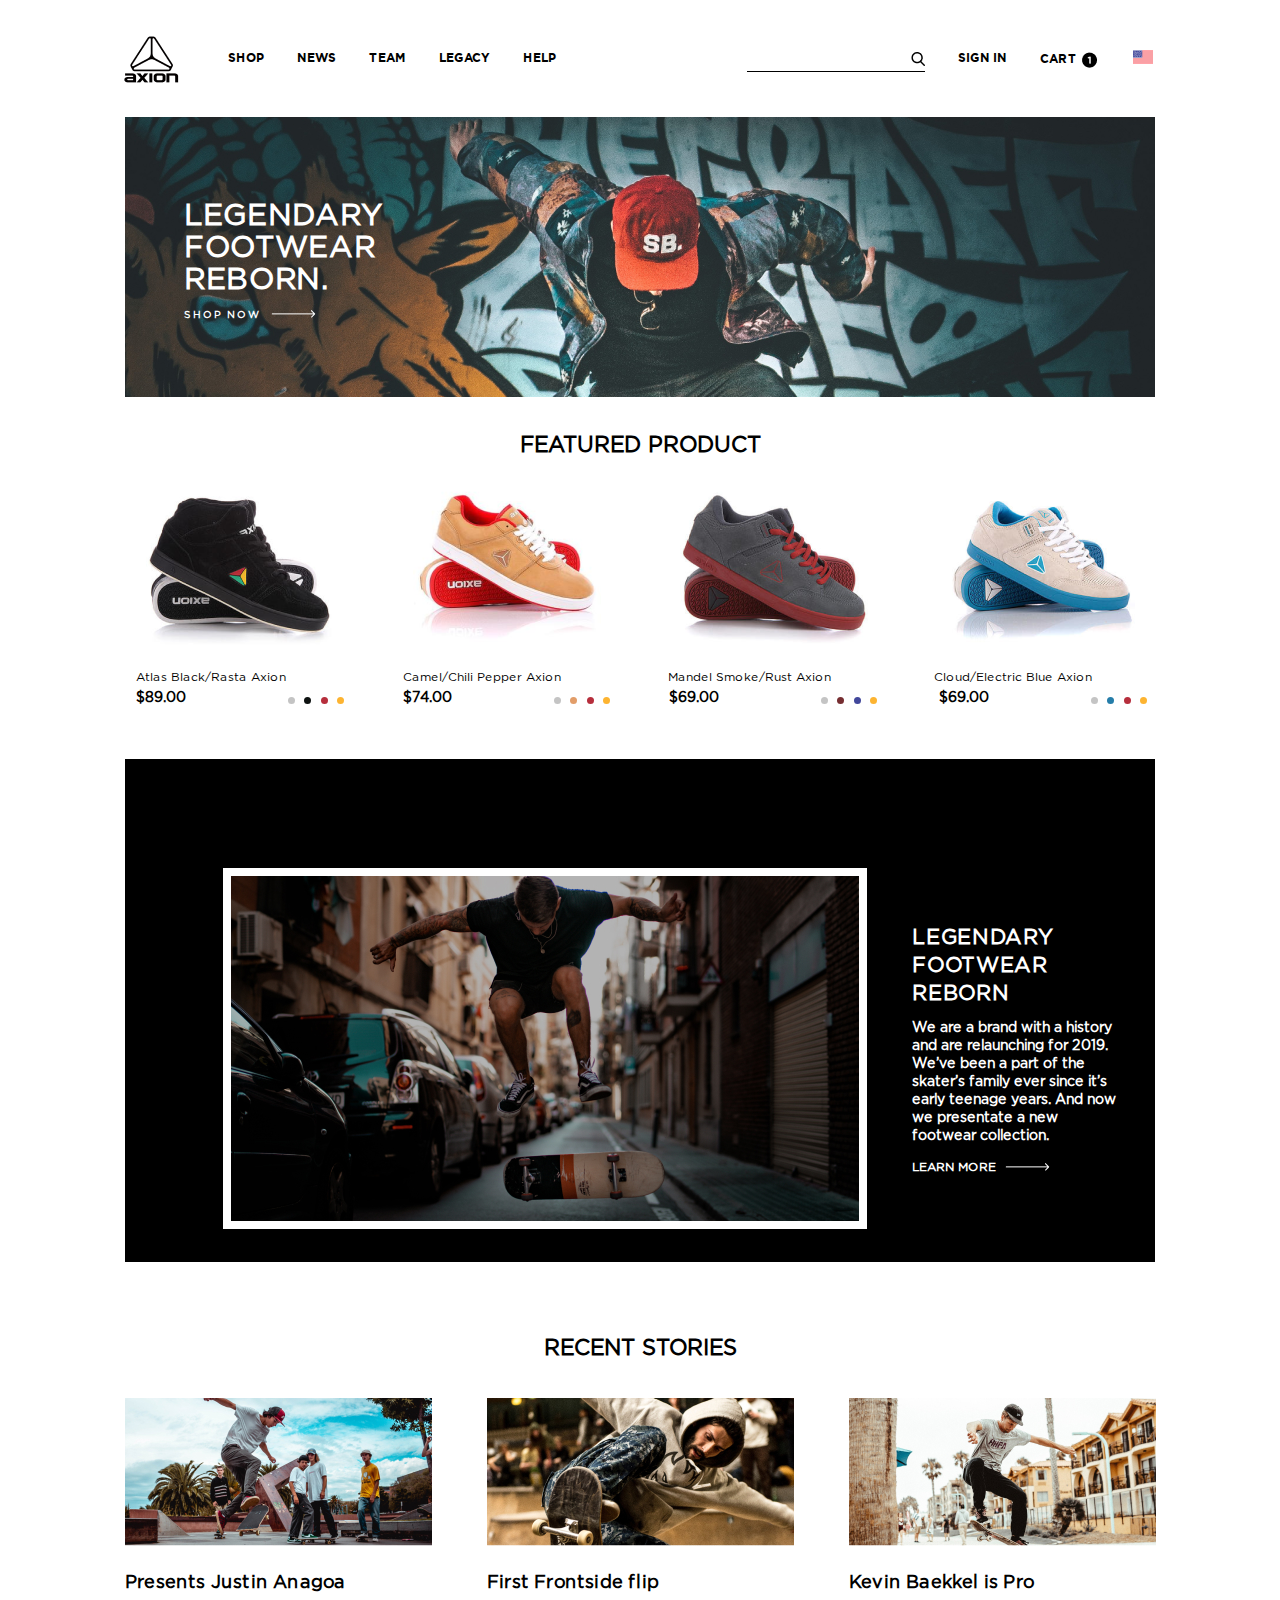
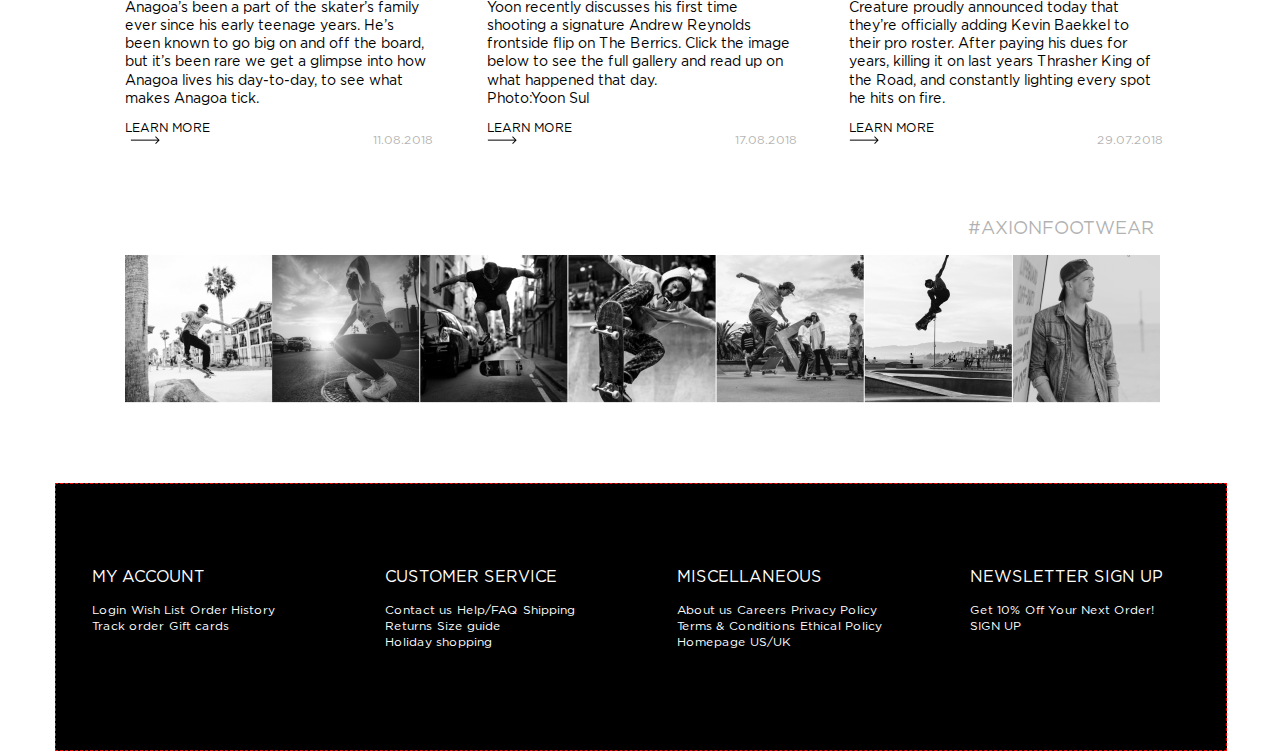
==== index fixed.html @ 7705f207 "17.02" ====
<!DOCTYPE html>
<html lang="en">
<head>
	<meta charset="UTF-8">
	<meta name="viewport" content="width=device-width, initial-scale=1.0">
	<meta http-equiv="X-UA-Compatible" content="ie=edge">
	<title>Axion</title>
	<link rel="stylesheet" href="fonts.css">
	<link rel="stylesheet" href="style fixed.css">
</head>
<body>
  <div class="wrapper">
    <header class="header">
		  <div class="menu-container">
		  	<div class="logo">
		  	<img src="images/logo.png" alt="">
			</div>
			<input type="checkbox" id="checkbox-menu">
		  	<label for="checkbox-menu">
		  	  <ul class="menu">
		  	    <li><a class="menu__item" href="#">shop</a></li>
		  	  	<li><a class="menu__item" href="#">news</a></li>
		  	    <li><a class="menu__item" href="#">team</a></li>
			  	<li><a class="menu__item" href="#">legacy</a></li>
			    <li><a class="menu__item" href="#">help</a></li>

		  	  	<div class="search">
		  	  		<div class="container">
		  	  			<input type="text"><a href="#"></a>
		  	  		</div>
		  	  	</div>

				 <li><a class="menu__item" href="#">sign in</a></li>
				 <li><a class="menu__item" href="#">cart <img class="cart" src="images/cart.png" alt=""></a></li>
				 <li><a class="menu__item_flag" href="#"><img src="images/flagUS.png" alt=""></a></li>
		  	  </ul>
		  	</label>
		  </div>
	</header>

	<main>
		<section class="top-picture">
		  <div class="wrapper-top-picture">
			<div class="top-image">
				<img src="images/top picture.jpg" alt="">
			</div>
			<div class="top-picture-text">
				<h1>legendary footwear reborn.</h1>
				<p>shop now<span class="arrow">
					<img src="images/Arrow.png" alt="">
				</span>
				</p>
			</div>
		  </div>
		</section>

		<section class="featured-product">
			<h1>featured product</h1>


			<div class="products">

				<div class="product1">
					<img src="images/product1.png" alt="">
					<div class="product-container">
						<p id="product1">Atlas Black/Rasta Axion</p>
						  <div class="price-color">
						    <div class="price">
								<span>$89.00</span></div>
						    <div class="color-pick">
								<span id="color-pick__grey"></span>
								<span id="color-pick__black" ></span>
								<span id="color-pick__red"></span>
								<span id="color-pick__yellow"></span>
							</div>
						  </div>
					</div>
				</div>

				<div class="product2">
					<img src="images/product2.png" alt="">
					<div class="product-container">
						<p id="product2">Camel/Chili Pepper Axion</p>
						  <div class="price-color">
						    <div class="price">
								<span>$74.00</span></div>
							  <div class="color-pick">
							   	<span id="color-pick__grey"></span>
								<span id="color-pick__orange" ></span>
								<span id="color-pick__red"></span>
								<span id="color-pick__yellow"></span>

							  </div>
							</div>
						  </div>
					</div>


				<div class="product3">
					<img src="images/product3.png" alt="">
					<div class="product-container">
						<p id="product3">Mandel Smoke/Rust Axion</p>
							<div class="price-color">
							  <div class="price">
							    <span id="product3-price">$69.00</span></div>
							  <div class="color-pick">
							   	<span id="color-pick__grey"></span>
								<span id="color-pick__dark-red" ></span>
								<span id="color-pick__blue"></span>
								<span id="color-pick__yellow"></span>
							  </div>
							</div>
					</div>
				</div>

				<div class="product4">
					<img src="images/product4.png" alt="">
					<div class="product-container">
						<p id="product4">Cloud/Electric Blue Axion</p>
							<div class="price-color">
							  <div class="price">
							    <span id="product4-price">$69.00</span></div>
							  <div class="color-pick">
							   	<span id="color-pick__grey"></span>
								<span id="color-pick__light-blue" ></span>
								<span id="color-pick__red"></span>
								<span id="color-pick__yellow"></span>
							  </div>
							</div>
					</div>
				</div>

			</div>
		</section>

		<section class="info">
			<div class="wrapper-info">
				<div class="info-image">
					<!-- <img src="images/info image.jpg" alt=""> -->
				</div>
				<div class="info-text">
					<h1>Legendary footwear reborn</h1>
					<p> 
						We are a brand with a history and are relaunching for 2019.
						We’ve been a part of the skater’s family ever since it’s early
						teenage years. And now we presentate a new footwear collection.
					</p>
					<p>Learn more
						<span class="arrow">
							<img src="images/Arrow.png" alt="">
						</span>
					</p>
				</div>
			</div>
		</section>

		<section class="recent-stories">
			<h1>recent stories</h1>
			<div class="story">


				<div class="story1">
					<img src="images/story1.jpg" alt="">
						<div class="story-container">
						<h2>Presents Justin Anagoa</h2>
						<p>Anagoa’s been a part of the skater’s family ever since his early teenage years. He’s been known to go big on and off the board, but it’s been rare we get a glimpse into how Anagoa lives his day-to-day, to see what makes Anagoa tick.</p>
							<a>
								<p>Learn more
									<span class="arrow">
											<img src="images/Arrow black.png" alt="">
									</span>
								</p>
							</a>
							<div class="date">
								<p>11.08.2018</p>
							</div>
						</div>
				</div>

				<div class="story2">
					<img src="images/story2.jpg" alt="">
						<div class="story-container">
						<h2>First Frontside flip</h2>
						<p>Yoon recently discusses his first time shooting a signature Andrew Reynolds frontside flip on The Berrics. Click the image below to see the full gallery and read up on what happened that day.<br>Photo:Yoon Sul</p>
							<a href="learn-more"><p>Learn more<span class="arrow">
							<img src="images/Arrow black.png" alt="">
							</span></p></a>

						<div class="date">
						<p>17.08.2018</p></div>
						</div>
				</div>

				<div class="story3">
					<img src="images/story3.jpg" alt="">
						<div class="story-container">
						<h2>Kevin Baekkel is Pro</h2>
						<p>Creature proudly announced today that they’re officially adding Kevin Baekkel to their pro roster. After paying his dues for years, killing it on last years Thrasher King of the Road, and constantly lighting every spot he hits on fire.</p>
							<a href="learn-more"><p>Learn more<span class="arrow">
							<img src="images/Arrow black.png" alt="">
							</span></p></a>

						<div class="date">
						<p>29.07.2018</p></div>
						</div>
				</div>
		  	</div>
		</section>

		<section class="gallery">
			<div class="hashtag">#AXIONfootwear</div>
				<div class="images">
					<img src="images/gallery1.jpg" alt="">
					<img src="images/gallery2.jpg" alt="">
					<img src="images/gallery3.jpg" alt="">
					<img src="images/gallery4.jpg" alt="">
					<img src="images/gallery5.jpg" alt="">
					<img src="images/gallery6.jpg" alt="">
					<img src="images/gallery7.jpg" alt="">
				</div>
		</section>
	</main>
	<footer>
		<div class="wrapper-footer">
			<div class="footer-links">
				<p>MY ACCOUNT</p>
				<a href="#">Login</a>
				<a href="#">Wish List</a>
				<a href="#">Order History</a>
				<a href="#">Track order</a>
				<a href="#">Gift cards</a>
			</div>


			<div class="footer-links">
				<p>CUSTOMER SERVICE</p>
				<a href="#">Contact us</a>
				<a href="#">Help/FAQ</a>
				<a href="#">Shipping</a>
				<a href="#">Returns</a>
				<a href="#">Size guide</a>
				<a href="#">Holiday shopping</a>
			</div>

			<div class="footer-links">
				<p>MISCELLANEOUS</p>
				<a href="#">About us</a>
				<a href="#">Careers</a>
				<a href="#">Privacy Policy</a>
				<a href="#">Terms & Conditions</a>
				<a href="#">Ethical Policy</a>
				<a href="#">Homepage US/UK</a>
			</div>

			<div class="footer-links">
				<p>NEWSLETTER SIGN UP</p>
				<a href="#">Get 10% Off Your Next Order!</a>
				<a class="button" href="#">SIGN UP</a>

			</div>
		</div>
	</footer>
  </div>
</body>
</html>
---- fonts.css ----
@font-face {
    font-family: 'Gotham Pro';
    src: url(fonts/GothamPro.woff2) format('woff2'),
         url(fonts/GothamPro.woff) format('woff');
    font-weight: 400;
    font-style: normal;
  }


@font-face {
    font-family: 'Gotham Pro bold';
    src: url(fonts/gotham_pro_bold-webfont.woff2) format('woff2'),
         url(fonts/gotham_pro_bold-webfont.woff) format('woff');
    font-weight: bold;
    font-style: normal;
}
---- style fixed.css ----
body {
    -webkit-box-sizing: border-box;
    -moz-box-sizing: border-box;
    box-sizing: border-box;
    margin: 0;
    font-family: "Gotham Pro";
}


.wrapper {
    margin: auto;
    max-width: 1170px;
    width: 100%;
}



#checkbox-menu {
  display: none;
}

.checkbox {
    position: absolute;
    left: 0;
    top: 0;
}

.header {
    margin: 0 auto;
    max-width: 1170px;
    height: 96px;
    justify-content: space-between;

}

.menu-container {
    display: flex;
    height: 55px;
    max-width: 1170px;
    text-align: center;
    padding-top: 31px;
    padding-left: 69px;
}

.menu   {
    display: flex;
    padding-left: 16px;
    max-width: 1200px;

}


li {
    display: inline-block;
    text-align: center;
    list-style-type: none;
    margin-left: 31px;
    font-family: "Gotham Pro bold";
    font-weight: 900;
    text-transform: uppercase;
    letter-spacing: 0.3px;
}

li:not(:last-child){
    padding-left: 2px;
}

.menu__item {
    font-color: #000;
    text-decoration: none;
    font-size: 12px;
    font-weight: 900;
    color: #000
}




.search input {
    width: 154px;
    height: 18px;
    padding: 3px 12px;
    margin-right:15px
    font-size: 1.3rem;
    outline: none;
    border: none;
    border-bottom: 1px solid #000;
    background-image: url(images/search.png);
    background-repeat: no-repeat;
    background-position: right;
}

.search {
    margin-left: 190px;
}

.container {
    background-image: url(images/search.png);
    background-position: 5px 5px;
}


.menu__item_flag {
    padding-left: 7px;
}

.cart {
    position: relative;
    top: 5px;
    left: 2px;
}

.main {
    display: flex;
    justify-content: center;
}

.wrapper-top-picture {
    margin: auto;
    max-width: 1030px;
    max-height: 280px;
    width: 100%;
    position: relative;
    margin-left: 70px;
    color: #fff;
    display: flex;
    top: 20px;
}

.top-picture-text {
    display: flex;
    flex-direction: column;
    color: #fff;
    z-index: 1;
    position: absolute;
    left: 59px;
    bottom: 61px;
    text-transform: uppercase;
    font-weight: bold;
    letter-spacing: 2px;
    //justify-content: flex-start;
   //width: 200px;
}

.top-picture-text h1 {
      font-size: 30px;
      text-transform: uppercase;
      line-height: 32px;
      letter-spacing: 0.7px;
      padding-top: 90px;
      margin-bottom: 0;
      width: 20%;
}

.top-picture-text > p {
  font-size: 10px;
  line-height: 18px;
  font-weight: 900;
  //margin-block-start: 0;
  width: 88%;
}

/*.top-picture-text > p:last-child {
    font-size: 12px;
    text-transform: uppercase;
    font-weight: 900;
    width: 100%;
}*/

/*.arrow {
  margin-left: 5px;
}*/

/*.top-picture-text > p {
    display: block;
    width: 195px;
    left: 60px;
    position: absolute;
    top: 192px;
    text-transform: uppercase;
    font-size: 12px;
    color: #fff;
}*/

.featured-product>h1 {
    text-transform: uppercase;
    font-size: 22px;
    text-align: center;
    padding-top: 45px;
}

.products {
    display: grid;
    grid-template-columns: 230px 1fr 1fr 1fr 1fr;
    grid-gap: 37px;
    margin-left: 81px;
}

.product-container {
    font-size: 12px;
    padding-top: 13px;
    width: 194px;
    line-height: 8px;
    margin-right: 0;
}

#product3 {
    padding-left: 30px;
}

#product3-price {
    padding-left: 31px;
}

.product1 > img {
    padding-left: 10px;
}

.product2 > img {
    padding-left: 10px;
}

.product3 > img {
    padding-left: 42px;
}

.product4 > img {
    padding-left: 42px;
}

#product4 {
    padding-left: 29px;
}

#product4-price {
    padding-left: 34px;
}

.price-color {
    font-size: 14px;
    font-weight: 600;
    display: inline-flex;
    justify-content: space-between;
    column-gap: 10px;
}

.price, .color-pick {
    display: inline-block;
}


.color-pick {
    cursor: pointer;
    display: inline-flex;
    width: 56px;
    justify-content: space-between;
    padding-left: 92px;
    padding-top: 3px;
}

.price {
    padding right: 15px;
}

#color-pick__grey {
    background-color: #C4C4C4;
    width: 7px;
    height: 7px;
    border-radius: 50%;
}

#color-pick__black {
    background-color: #0E1211;
    width: 7px;
    height: 7px;
    border-radius: 50%;
}

#color-pick__red {
    background-color: #B62E3C;
    width: 7px;
    height: 7px;
    border-radius: 50%;
}

#color-pick__yellow {
    background-color: #FDB431;
    width: 7px;
    height: 7px;
    border-radius: 50%;
}

#color-pick__orange {
    background-color: #E29D69;
    width: 7px;
    height: 7px;
    border-radius: 50%;
}

#color-pick__dark-red {
    background-color: #762E31;
    width: 7px;
    height: 7px;
    border-radius: 50%;
}

#color-pick__blue {
    background-color: #41479B;
    width: 7px;
    height: 7px;
    border-radius: 50%;
}

#color-pick__light-blue {
    background-color: #257DA9;
    width: 7px;
    height: 7px;
    border-radius: 50%;
}

.wrapper-info {
    margin: auto;
    max-width: 1030px;
    max-height: 494px;
    width: 100%;
    position: relative;
    margin-left: 70px;
    background: #000;
    color: #fff;
    padding-top: 9px;
    display: flex;
}

.info-image {
  min-width: 55vw;
  height: 31vw;
  background: no-repeat 100% 100% url('images/info image.jpg');
  margin: 5vw 3vw;
}

.info {
    margin-top: 55px;
}

.info-text {
  display: flex;
  flex-direction: column;
  justify-content: flex-start;
  margin: 10.5vw 0 0 0.5vw
}

.info-text h1 {
  font-size: 21px;
  text-transform: uppercase;
  line-height: 28px;
  letter-spacing: 0.7px;
  padding-top: 7px;
  margin-bottom: 11px;
  width: 89%;
}

.info-text > p {
  font-size: 14px;
  line-height: 18px;
  font-weight: 900;
  margin-block-start: 0;
  width: 88%;
}

.info-text > p:last-child {
    font-size: 12px;
    text-transform: uppercase;
    font-weight: 900;
    width: 100%;
}

.arrow {
  margin-left: 5px;
}

.story-container > p3 {
    font-family: "Gotham Pro bold";
    font-weight: 900;
}

.recent-stories > h1 {
    display: block;
    text-transform: uppercase;
    font-size: 22px;
    text-align: center;
    padding-top: 62px;
    font-weight: 900;
}


.story {
    display: grid;
    grid-template-columns: 307px 1fr 1fr 1fr;
    grid-gap: 55px;
    padding-left: 70px;
    padding-top: 23px;
}

 h2 {
    font-size: 18px;
    padding-top: 10px;
    margin-bottom: 0;
    letter-spacing: 0.2px;
}

.story-container > p  {
    margin-top: 7px;
    font-size: 14px;
    line-height: 18.2px;
    margin-bottom: 0px;
    margin-bottom: 3px;
}

.story-container > a {
    text-decoration: none;
    text-transform: uppercase;
    font-size: 12.2px;
    color: #000;
    display: inline-block;
    width: 120px;
    left: 12px;

}

.date {
    display: inline-flex;
    width: 59px;
    font-size: 12px;
    margin-left: 123px;
    opacity: 0.3
}

.hashtag {
    display: flex;
    justify-content: flex-end;
    margin-top: 62px;
    font-size: 18px;
    padding-right: 71px;
    text-transform: uppercase;
    opacity: 0.3;
}

.images {
    display: grid;
    grid-template-columns: 147px 1fr 1fr 1fr 1fr 1fr 1fr 1fr;
    margin-left: 70px;
    margin-top: 17px;
    margin-bottom: 80px;
}

.wrapper-footer {
    max-width: 1170px;
    margin: auto;
    width: 100%;
    border: dashed 1px red;
    background: #000;
    color: #fff;
    display: flex;
}


.footer-links {
    margin: 70px 36px 100px 36px;
    width: 100%;

}

.footer-links > a {
    color: #fff;
    text-decoration: none;
    font-size: 12px;
    list-style: column;
    display: inline-block;
}


@media  (max-width: 1024px) {

.wrapper {
    margin: auto;
    max-width: 1024px;
    width: 100%;
}

.menu-container {
    max-width: 1024px;

}

.menu-container {
    padding-left: 50px;
}

.menu {
    max-width: 1024px;
    padding-left: 0;
}

.search {
    margin-left: 143px;
}

.search input {
    width: 134px;
}

.menu__item_flag {
    padding-left: 0px;

}

li:not(:last-child) {
    padding-right: 0px;
}


.main {
    max-width: 1024px;
}

.moto > img {
    width: 930px;
    padding-top: 15px;
}

.moto p {
    left: 56px;
}

.top-picture {
    top: 18px;
    left: 47px;
}

.moto >p3 {
    left: 53px;
    top: 187px;
}

.featured-product>h1 {

    padding-top: 59px;
}


.product1 > img {
    padding-left: 33px;
    width: 106%;
    height: auto;
    padding-top: 5px;
}

.product2 > img {
    padding-left: 45px;
    width: 89%;
    height: auto;
    padding-top: 5px;
}

.product3 > img {
    padding-left: 21px;
    width: 89%;
    height: auto;
    padding-top: 5px;
}

.product4 > img {
    padding-left: 0px;
    width: 89%;
    height: auto;
    padding-top: 5px;
}

.products {
    grid-template-columns: 163px 1fr 1fr 1fr 1fr;
    grid-gap: 68px;
    margin-left: 33px;
    width: 90%;
    height: auto;
}

.product-container {
    //padding-left: 26px;
    padding-top: 22px;
}

#product1 {
    padding-left: 23px;
}

#product2 {
    padding-left: 34px;
}

#product3 {
    padding-left: 13px;
}

#product4 {
    padding-left: 0;
}

.info {
    margin-top: 75px;

}

@media  (max-width: 768px) {

}

@media  (max-width: 375px) {

}

@media  (max-width: 320px) {

}
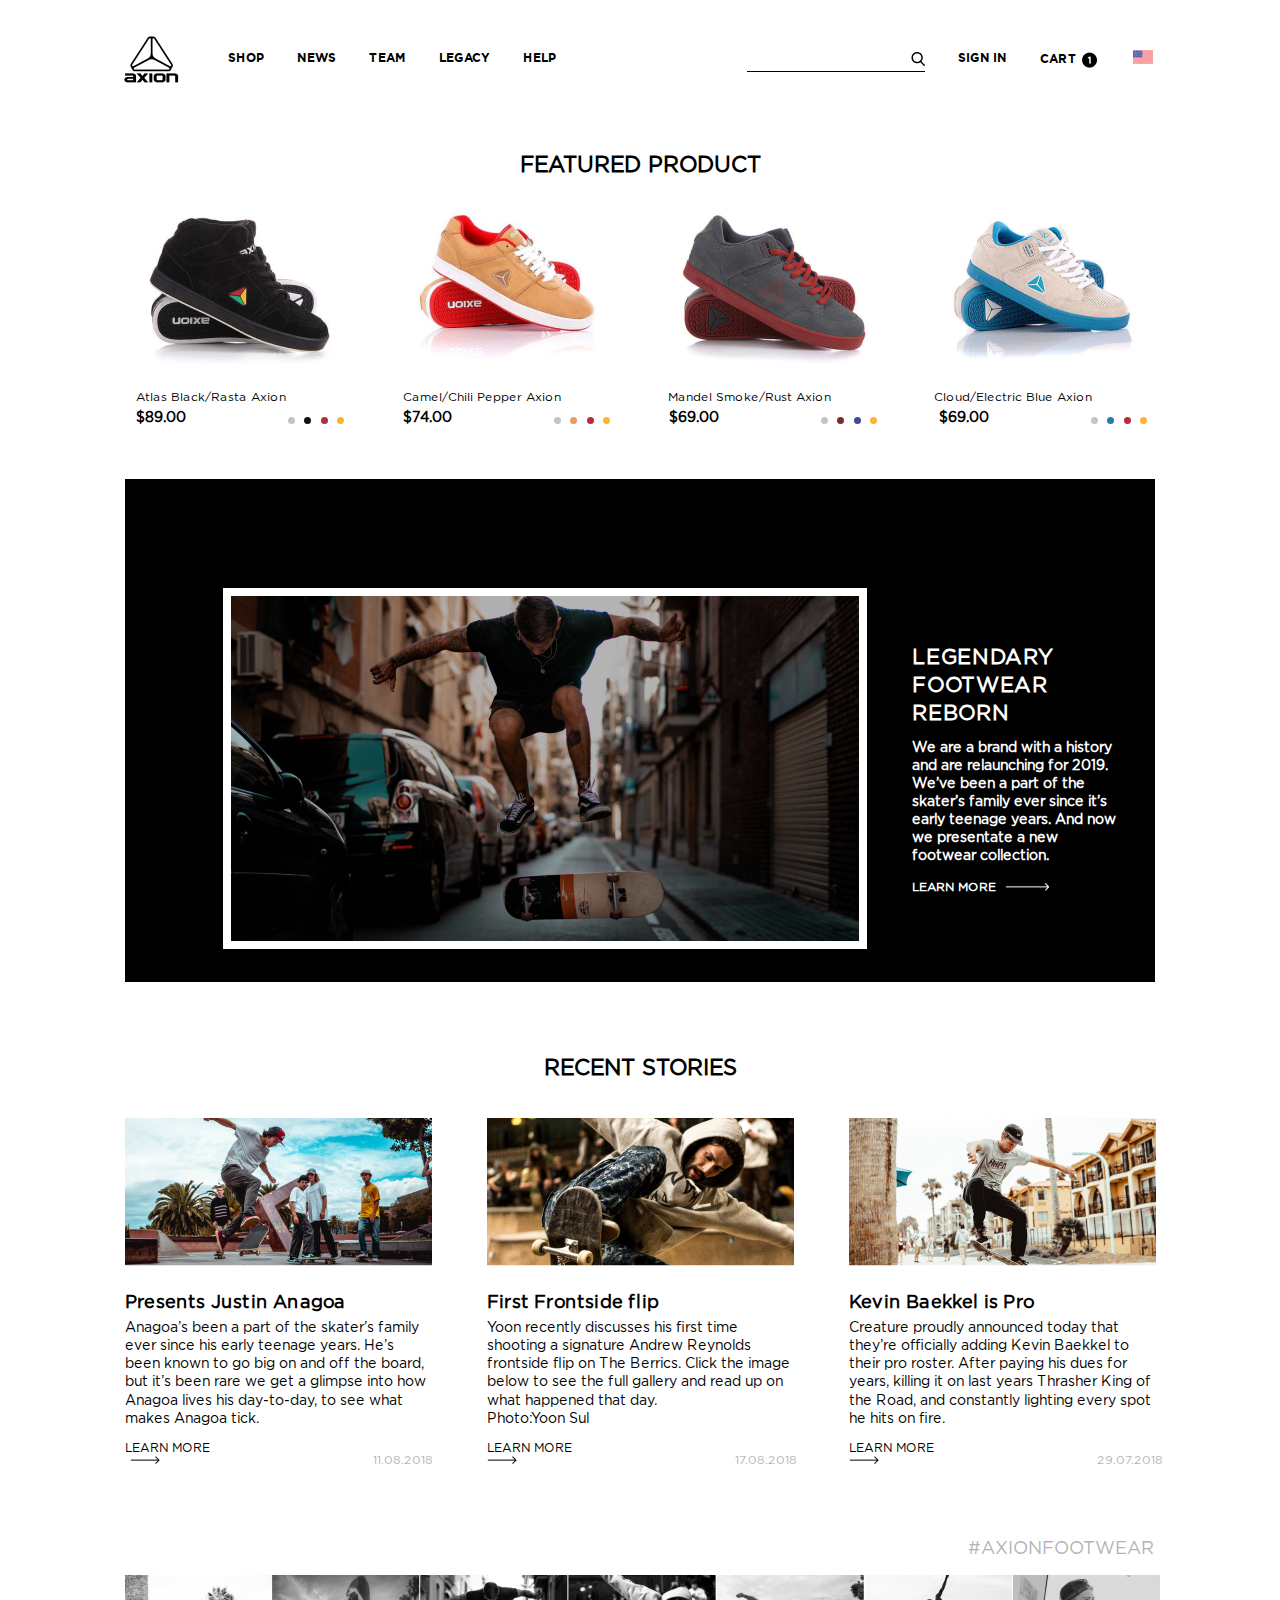
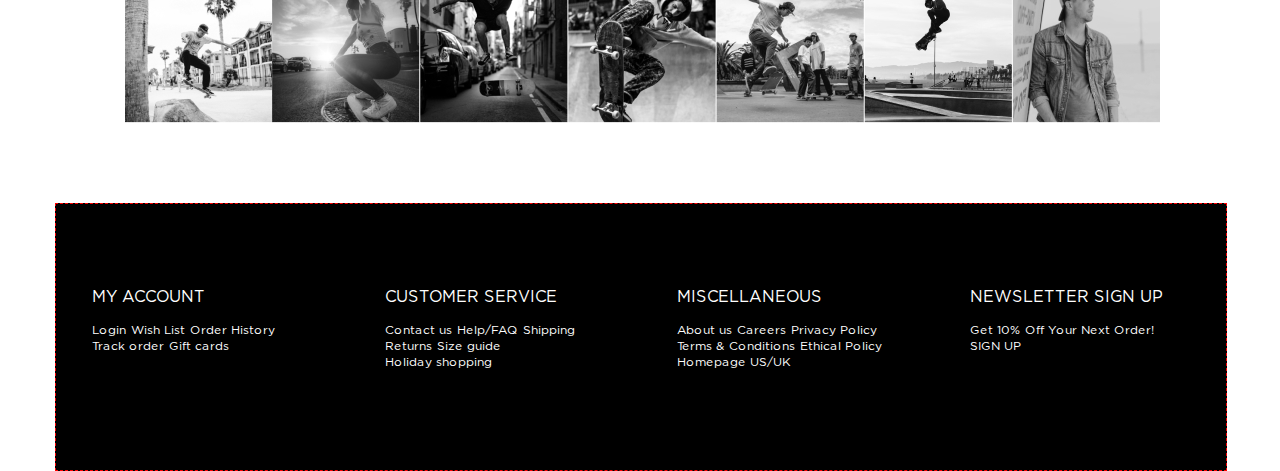
==== commit 24b7442d: "17,02" ====
--- a/index fixed.html
+++ b/index fixed.html
@@ -41,9 +41,9 @@
 	<main>
 		<section class="top-picture">
 		  <div class="wrapper-top-picture">
-			<div class="top-image">
+			<!-- <div class="top-image">
 				<img src="images/top picture.jpg" alt="">
-			</div>
+			</div> -->
 			<div class="top-picture-text">
 				<h1>legendary footwear reborn.</h1>
 				<p>shop now<span class="arrow">
--- a/style fixed.css
+++ b/style fixed.css
@@ -125,6 +125,7 @@
     color: #fff;
     display: flex;
     top: 20px;
+    background: no-repeat 100% 100% url('images/toppicture.jpg');
 }
 
 .top-picture-text {
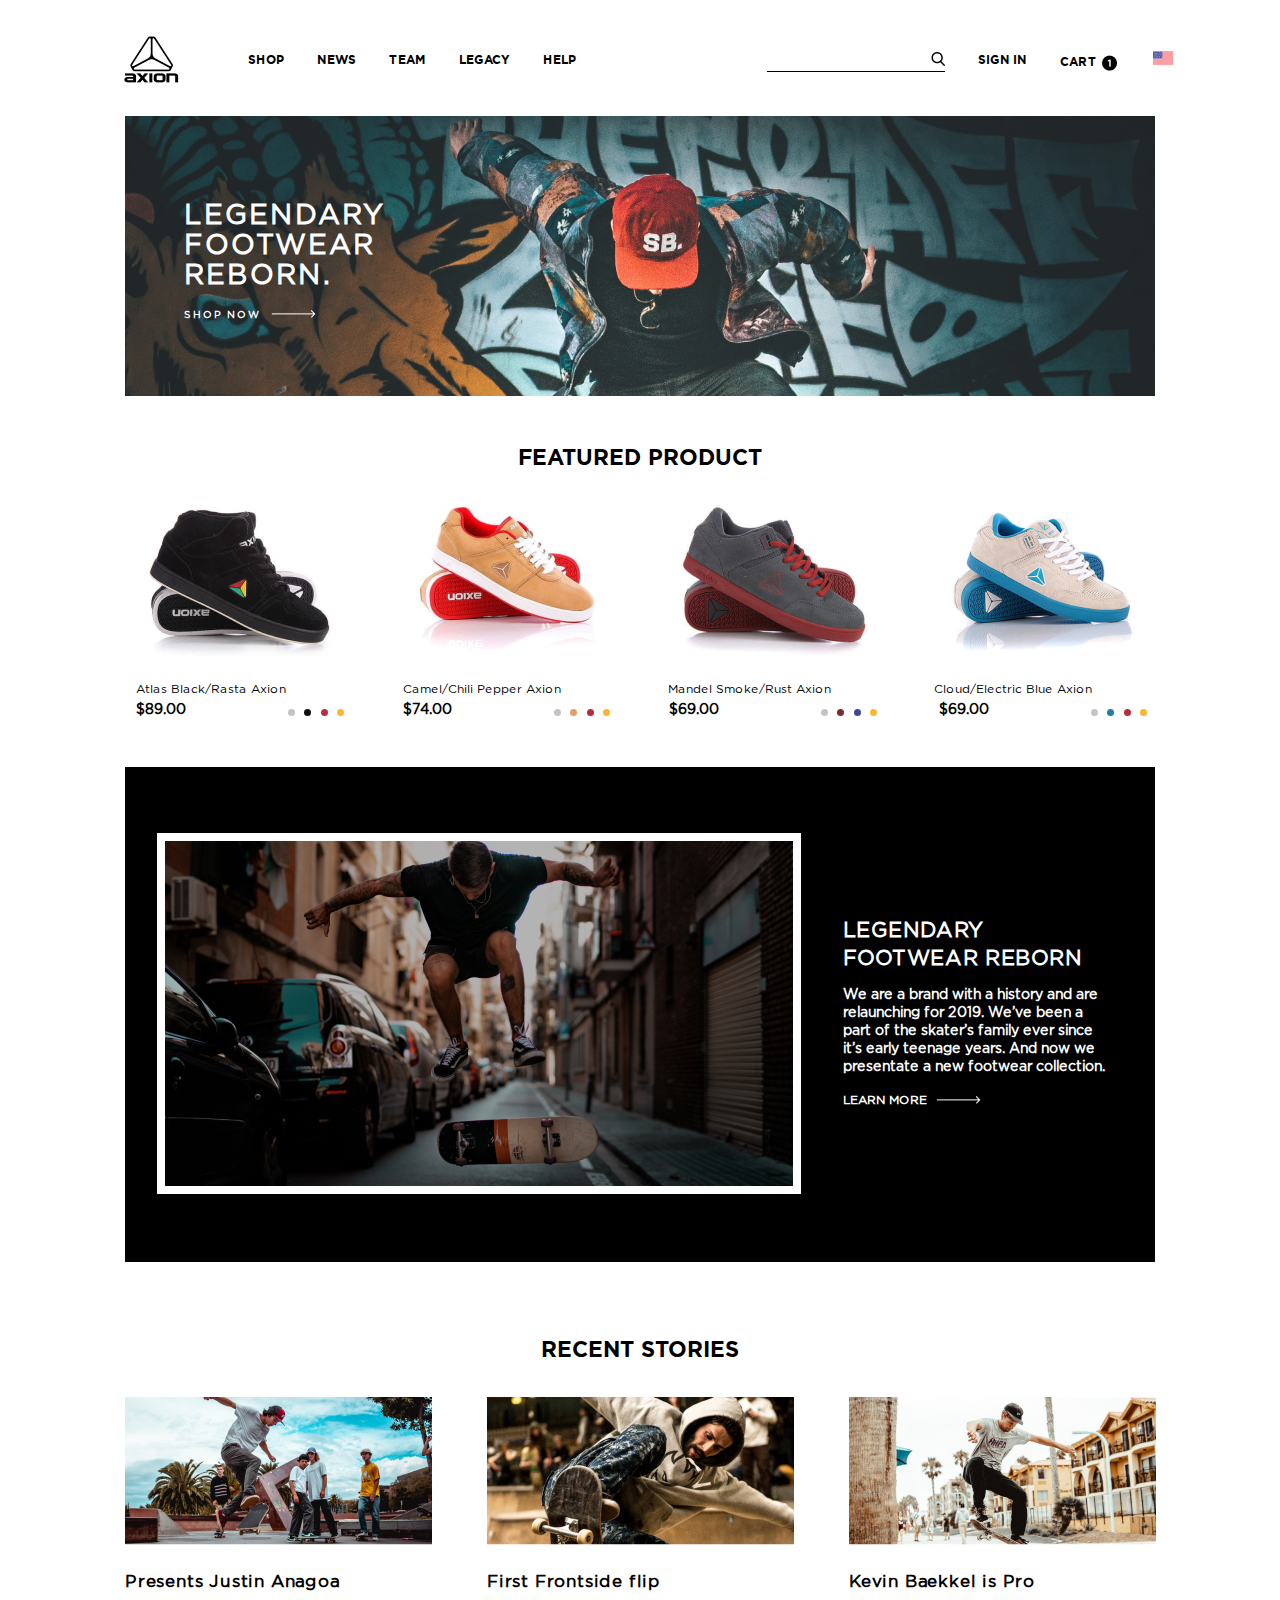
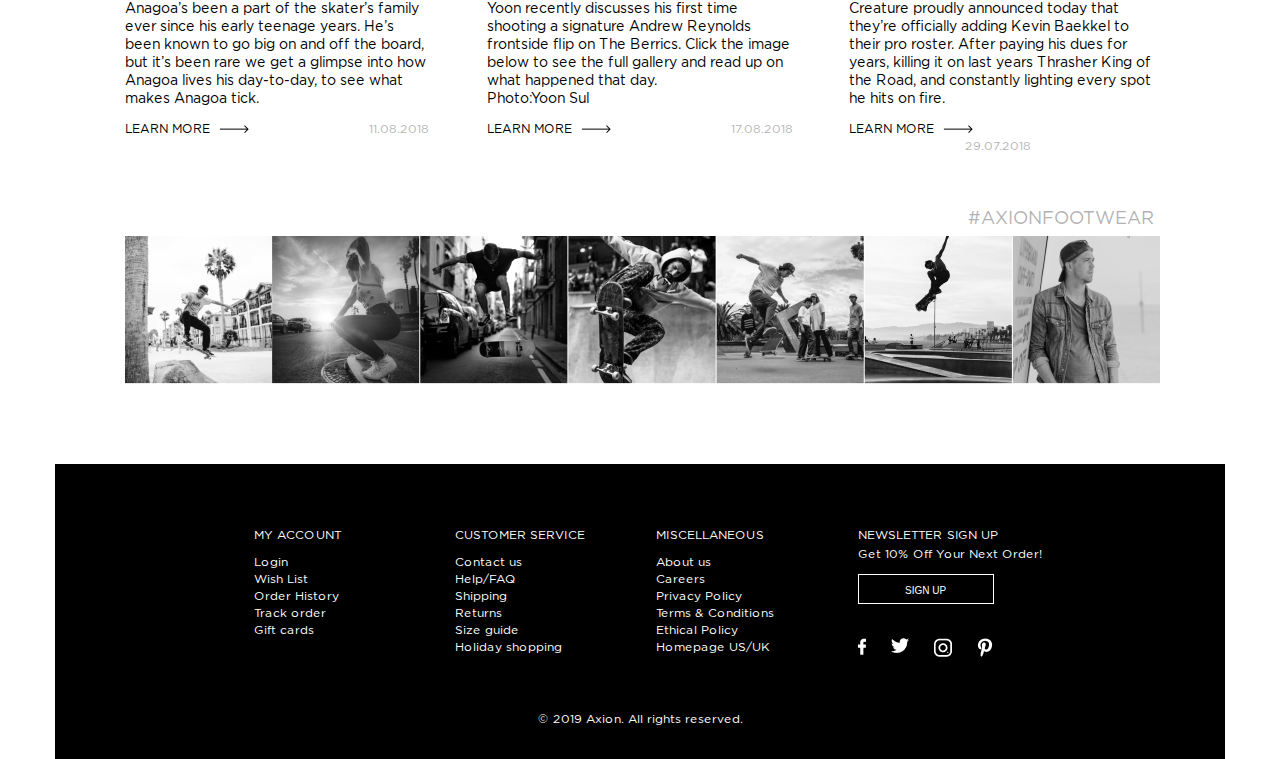
==== commit c3ae36f0: "26,02" ====
--- a/index fixed.html
+++ b/index fixed.html
@@ -12,11 +12,18 @@
   <div class="wrapper">
     <header class="header">
 		  <div class="menu-container">
-		  	<div class="logo">
+		  	<div class="logo" id="logo1">
 		  	<img src="images/logo.png" alt="">
 			</div>
+
+			<div class="logo2">
+			</div>
+
 			<input type="checkbox" id="checkbox-menu">
 		  	<label for="checkbox-menu">
+		  		<div class="hamburger">
+              		<div></div>
+            	</div>
 		  	  <ul class="menu">
 		  	    <li><a class="menu__item" href="#">shop</a></li>
 		  	  	<li><a class="menu__item" href="#">news</a></li>
@@ -31,7 +38,7 @@
 		  	  	</div>
 
 				 <li><a class="menu__item" href="#">sign in</a></li>
-				 <li><a class="menu__item" href="#">cart <img class="cart" src="images/cart.png" alt=""></a></li>
+				 <li><a class="menu__item" href="#" id="cart">cart <img class="cart" src="images/cart.png" alt=""></a></li>
 				 <li><a class="menu__item_flag" href="#"><img src="images/flagUS.png" alt=""></a></li>
 		  	  </ul>
 		  	</label>
@@ -41,9 +48,8 @@
 	<main>
 		<section class="top-picture">
 		  <div class="wrapper-top-picture">
-			<!-- <div class="top-image">
-				<img src="images/top picture.jpg" alt="">
-			</div> -->
+			<div class="top-image">
+			</div>
 			<div class="top-picture-text">
 				<h1>legendary footwear reborn.</h1>
 				<p>shop now<span class="arrow">
@@ -136,7 +142,6 @@
 		<section class="info">
 			<div class="wrapper-info">
 				<div class="info-image">
-					<!-- <img src="images/info image.jpg" alt=""> -->
 				</div>
 				<div class="info-text">
 					<h1>Legendary footwear reborn</h1>
@@ -145,7 +150,7 @@
 						We’ve been a part of the skater’s family ever since it’s early
 						teenage years. And now we presentate a new footwear collection.
 					</p>
-					<p>Learn more
+					<p id="Learn">Learn more
 						<span class="arrow">
 							<img src="images/Arrow.png" alt="">
 						</span>
@@ -156,54 +161,57 @@
 
 		<section class="recent-stories">
 			<h1>recent stories</h1>
-			<div class="story">
-
+			<div class="stories">
 
 				<div class="story1">
-					<img src="images/story1.jpg" alt="">
-						<div class="story-container">
+					<div class="story1-image">
+					</div>
+					
+					<div class="story-container">
 						<h2>Presents Justin Anagoa</h2>
 						<p>Anagoa’s been a part of the skater’s family ever since his early teenage years. He’s been known to go big on and off the board, but it’s been rare we get a glimpse into how Anagoa lives his day-to-day, to see what makes Anagoa tick.</p>
-							<a>
-								<p>Learn more
-									<span class="arrow">
-											<img src="images/Arrow black.png" alt="">
-									</span>
-								</p>
-							</a>
-							<div class="date">
-								<p>11.08.2018</p>
-							</div>
-						</div>
+						
+						<a href="learn-more" class="learn-more">
+							<p>Learn more<span class="arrow">
+								<img src="images/Arrow black.png" alt=""></span>
+								<span class="date">11.08.2018</span>
+							</p>
+						</a>
+					</div>
 				</div>
 
 				<div class="story2">
-					<img src="images/story2.jpg" alt="">
-						<div class="story-container">
+					<div class="story2-image">
+					</div>
+					
+					<div class="story-container">
 						<h2>First Frontside flip</h2>
 						<p>Yoon recently discusses his first time shooting a signature Andrew Reynolds frontside flip on The Berrics. Click the image below to see the full gallery and read up on what happened that day.<br>Photo:Yoon Sul</p>
-							<a href="learn-more"><p>Learn more<span class="arrow">
+						<a href="learn-more" class="learn-more">
+							<p>Learn more<span class="arrow">
 							<img src="images/Arrow black.png" alt="">
-							</span></p></a>
-
-						<div class="date">
-						<p>17.08.2018</p></div>
-						</div>
+							<span class="date">17.08.2018</span>
+							</p>
+						</a>
+					</div>
 				</div>
 
 				<div class="story3">
-					<img src="images/story3.jpg" alt="">
-						<div class="story-container">
+					<div class="story3-image">
+					</div>
+						
+					<div class="story-container">
 						<h2>Kevin Baekkel is Pro</h2>
 						<p>Creature proudly announced today that they’re officially adding Kevin Baekkel to their pro roster. After paying his dues for years, killing it on last years Thrasher King of the Road, and constantly lighting every spot he hits on fire.</p>
-							<a href="learn-more"><p>Learn more<span class="arrow">
+							<a href="learn-more" class="learn-more">	
+							<p>Learn more<span class="arrow">
 							<img src="images/Arrow black.png" alt="">
-							</span></p></a>
-
-						<div class="date">
-						<p>29.07.2018</p></div>
-						</div>
-				</div>
+							<span class="date">29.07.2018</span>
+							</p>
+						</a>
+					</div>
+				</div>
+
 		  	</div>
 		</section>
 
@@ -222,7 +230,10 @@
 	</main>
 	<footer>
 		<div class="wrapper-footer">
-			<div class="footer-links">
+
+		  <div class="footer">
+
+			<div class="footer-links" id="1column">
 				<p>MY ACCOUNT</p>
 				<a href="#">Login</a>
 				<a href="#">Wish List</a>
@@ -232,7 +243,7 @@
 			</div>
 
 
-			<div class="footer-links">
+			<div class="footer-links" id="2column">
 				<p>CUSTOMER SERVICE</p>
 				<a href="#">Contact us</a>
 				<a href="#">Help/FAQ</a>
@@ -242,7 +253,7 @@
 				<a href="#">Holiday shopping</a>
 			</div>
 
-			<div class="footer-links">
+			<div class="footer-links" id="3column">
 				<p>MISCELLANEOUS</p>
 				<a href="#">About us</a>
 				<a href="#">Careers</a>
@@ -252,13 +263,26 @@
 				<a href="#">Homepage US/UK</a>
 			</div>
 
-			<div class="footer-links">
-				<p>NEWSLETTER SIGN UP</p>
+			<div class="footer-links" id="4column">
+				<p class="footer__newsletter">NEWSLETTER SIGN UP</p>
 				<a href="#">Get 10% Off Your Next Order!</a>
-				<a class="button" href="#">SIGN UP</a>
-
-			</div>
+				
+				<button class="button">SIGN UP</button>
+				<div class="social-media">
+					<a href=""><i class="facebook"><img src="images/Facebook.png" alt=""></i></a>
+					<a href=""><i class="twitter"><img src="images/twitter.png" alt=""></i></a>
+					<a href=""><i class="insta"><img src="images/insta.png" alt=""></i></a>
+					<a href=""><i class="pinterest"><img src="images/pinterest.png" alt=""></i></a>
+				</div>
+			</div>
+
+		  </div>
+		  <div>
+			<p class="copyright">© 2019 Axion. All rights reserved.</p>
+		  </div>
+		
 		</div>
+		
 	</footer>
   </div>
 </body>
--- a/style fixed.css
+++ b/style fixed.css
@@ -4,6 +4,10 @@
     box-sizing: border-box;
     margin: 0;
     font-family: "Gotham Pro";
+    display: flex;
+    flex-direction: column;
+    min-height: 100vh;
+
 }
 
 
@@ -11,19 +15,21 @@
     margin: auto;
     max-width: 1170px;
     width: 100%;
+    overflow: hidden;
+
 }
 
 
 
 #checkbox-menu {
-  display: none;
-}
-
-.checkbox {
+  opacity: 0;
+}
+
+/*.checkbox {
     position: absolute;
     left: 0;
     top: 0;
-}
+}*/
 
 .header {
     margin: 0 auto;
@@ -51,7 +57,8 @@
 
 
 li {
-    display: inline-block;
+    display: flex;
+    align-items: center;
     text-align: center;
     list-style-type: none;
     margin-left: 31px;
@@ -59,6 +66,7 @@
     font-weight: 900;
     text-transform: uppercase;
     letter-spacing: 0.3px;
+    cursor: pointer;
 }
 
 li:not(:last-child){
@@ -95,7 +103,6 @@
 }
 
 .container {
-    background-image: url(images/search.png);
     background-position: 5px 5px;
 }
 
@@ -113,6 +120,7 @@
 .main {
     display: flex;
     justify-content: center;
+    max-width: 1030px;
 }
 
 .wrapper-top-picture {
@@ -125,69 +133,49 @@
     color: #fff;
     display: flex;
     top: 20px;
-    background: no-repeat 100% 100% url('images/toppicture.jpg');
-}
-
+    
+}
+
+.top-image {
+    width: 1030px;
+    height: 280px;
+    background: no-repeat 100% 100% url('images/top picture.jpg'); 
+}
 .top-picture-text {
     display: flex;
     flex-direction: column;
     color: #fff;
-    z-index: 1;
     position: absolute;
     left: 59px;
     bottom: 61px;
     text-transform: uppercase;
     font-weight: bold;
     letter-spacing: 2px;
-    //justify-content: flex-start;
-   //width: 200px;
 }
 
 .top-picture-text h1 {
-      font-size: 30px;
-      text-transform: uppercase;
-      line-height: 32px;
-      letter-spacing: 0.7px;
-      padding-top: 90px;
-      margin-bottom: 0;
-      width: 20%;
+    font-size: 28px;
+    text-transform: uppercase;
+    line-height: 30px;
+    margin-bottom: 6px;
+    width: 37%;
 }
 
 .top-picture-text > p {
-  font-size: 10px;
-  line-height: 18px;
-  font-weight: 900;
-  //margin-block-start: 0;
-  width: 88%;
-}
-
-/*.top-picture-text > p:last-child {
-    font-size: 12px;
+    font-size: 10px;
+    line-height: 18px;
+    font-weight: 900;
+    width: 88%;
+}
+
+
+.featured-product > h1 {
     text-transform: uppercase;
-    font-weight: 900;
-    width: 100%;
-}*/
-
-/*.arrow {
-  margin-left: 5px;
-}*/
-
-/*.top-picture-text > p {
-    display: block;
-    width: 195px;
-    left: 60px;
-    position: absolute;
-    top: 192px;
-    text-transform: uppercase;
-    font-size: 12px;
-    color: #fff;
-}*/
-
-.featured-product>h1 {
-    text-transform: uppercase;
-    font-size: 22px;
+    font-size:22px;
+    font-weight: bold;
     text-align: center;
-    padding-top: 45px;
+    padding-top: 53px;
+    font-family: "Gotham Pro bold";
 }
 
 .products {
@@ -328,26 +316,26 @@
     margin-left: 70px;
     background: #000;
     color: #fff;
-    padding-top: 9px;
-    display: flex;
+    display: flex;
+    padding-bottom: 10px;
 }
 
 .info-image {
-  min-width: 55vw;
-  height: 31vw;
-  background: no-repeat 100% 100% url('images/info image.jpg');
-  margin: 5vw 3vw;
+    min-width: 645px;
+    height: 369px;
+    background: no-repeat 100% 100% url('images/info image.jpg');
+    margin: 5.6% 3%;
 }
 
 .info {
-    margin-top: 55px;
+    margin-top: 51px;
 }
 
 .info-text {
   display: flex;
   flex-direction: column;
   justify-content: flex-start;
-  margin: 10.5vw 0 0 0.5vw
+  margin: 125px 6px 0 11px;
 }
 
 .info-text h1 {
@@ -355,7 +343,7 @@
   text-transform: uppercase;
   line-height: 28px;
   letter-spacing: 0.7px;
-  padding-top: 7px;
+  padding-top: 10px;
   margin-bottom: 11px;
   width: 89%;
 }
@@ -366,6 +354,7 @@
   font-weight: 900;
   margin-block-start: 0;
   width: 88%;
+  padding-top: 2px
 }
 
 .info-text > p:last-child {
@@ -378,68 +367,91 @@
 .arrow {
   margin-left: 5px;
 }
-
-.story-container > p3 {
-    font-family: "Gotham Pro bold";
-    font-weight: 900;
-}
-
+ 
 .recent-stories > h1 {
     display: block;
     text-transform: uppercase;
     font-size: 22px;
     text-align: center;
-    padding-top: 62px;
+    padding-top: 59px;
     font-weight: 900;
-}
-
-
-.story {
+    font-family: "Gotham Pro bold";
+}
+
+.story1-image {
+    height: 147px;
+    background: no-repeat 100% 100% url('images/story1.jpg');
+    padding-top: 5px;
+}
+
+.story2-image {
+    height: 147px;
+    background: no-repeat 100% 100% url('images/story2.jpg');
+    padding-top: 5px;
+}
+
+.story3-image {
+    height: 147px;
+    background: no-repeat 100% 100% url('images/story3.jpg');
+    padding-top: 5px;
+}
+
+.stories {
     display: grid;
-    grid-template-columns: 307px 1fr 1fr 1fr;
+    grid-template-columns: 307px 1fr 1fr;
     grid-gap: 55px;
-    padding-left: 70px;
-    padding-top: 23px;
+    margin: 0 70px;
+    padding-top: 18px;
+
 }
 
  h2 {
-    font-size: 18px;
-    padding-top: 10px;
+    font-size: 17px;
+    padding-top: 16px;
     margin-bottom: 0;
-    letter-spacing: 0.2px;
-}
+    letter-spacing: 0.8px;
+}
+
 
 .story-container > p  {
-    margin-top: 7px;
+    margin-top: 9px;
     font-size: 14px;
-    line-height: 18.2px;
-    margin-bottom: 0px;
-    margin-bottom: 3px;
-}
-
-.story-container > a {
+    line-height: 18px;
+    margin-bottom: 6px;
+    width: 305px;
+}
+
+.learn-more {
     text-decoration: none;
     text-transform: uppercase;
     font-size: 12.2px;
     color: #000;
-    display: inline-block;
-    width: 120px;
+    display: flex;
+    width: 307px;
     left: 12px;
-
+    height: 20px;
+    //background: no-repeat 100% 100% url(images/Arrow black.png);
+    //line-height: 16px;
+}
+
+.learn-more p {
+    margin-top: 7px;
 }
 
 .date {
     display: inline-flex;
-    width: 59px;
     font-size: 12px;
-    margin-left: 123px;
-    opacity: 0.3
+    opacity: 0.3;
+    padding-left: 116px;
+}
+
+.gallery {
+    padding-top: 77px;
 }
 
 .hashtag {
     display: flex;
     justify-content: flex-end;
-    margin-top: 62px;
     font-size: 18px;
     padding-right: 71px;
     text-transform: uppercase;
@@ -450,24 +462,30 @@
     display: grid;
     grid-template-columns: 147px 1fr 1fr 1fr 1fr 1fr 1fr 1fr;
     margin-left: 70px;
-    margin-top: 17px;
+    margin-top: 8px;
     margin-bottom: 80px;
 }
 
 .wrapper-footer {
     max-width: 1170px;
-    margin: auto;
+    background: #000;
+}
+
+.footer {
+    max-width: 1170px;
+    min-height: max-content;
+    margin-top: auto;
+    width: 68.8%;
+    color: #fff;
+    display: flex;
+    margin-left: 17%;
+}
+
+
+.footer-links {
     width: 100%;
-    border: dashed 1px red;
-    background: #000;
-    color: #fff;
-    display: flex;
-}
-
-
-.footer-links {
-    margin: 70px 36px 100px 36px;
-    width: 100%;
+    display: flex;
+    flex-direction: column;
 
 }
 
@@ -477,6 +495,55 @@
     font-size: 12px;
     list-style: column;
     display: inline-block;
+
+}
+
+
+.footer-links > p:first-child {
+    margin-top: 66px;
+    font-size: 12px;
+    letter-spacing: 0.1px;
+}
+
+a {
+    line-height: 17px;
+}
+
+.footer__newsletter {
+    margin-bottom: 4px;
+}
+
+
+.button {
+    width: 136px;
+    height: 30px;
+    font-size: 10px;
+    color: #fff;
+    padding-top: 4px;
+    background: #000;
+    border: 1.5px solid #fff;
+    margin-top: 11px;
+}
+
+
+
+.social-media {
+    display: flex;
+    column-gap: 25px;
+    padding-top: 34px;
+    padding-left: 0px;
+    margin-bottom: 39px;
+}
+
+.copyright {
+    display: flex;
+    justify-content: center;
+    max-width: 1170px;
+    font-size: 12px;
+    padding-top: 2px;
+    color: #fff;
+    margin-bottom: 0;
+    padding-bottom: 33px;
 }
 
 
@@ -488,31 +555,42 @@
     width: 100%;
 }
 
+.header {
+    margin: 0 auto;
+    max-width: 1024px;
+}
+
 .menu-container {
-    max-width: 1024px;
-
-}
-
-.menu-container {
-    padding-left: 50px;
-}
+    max-width: 950px;
+    padding-left: 52px;
+}
+
 
 .menu {
     max-width: 1024px;
     padding-left: 0;
+    margin-top: 11px;
 }
 
 .search {
-    margin-left: 143px;
+    margin-left: 153px;
 }
 
 .search input {
-    width: 134px;
+    width: 126px;
+}
+
+.cart {
+    position: relative;
+    top: 3px;
 }
 
 .menu__item_flag {
     padding-left: 0px;
-
+}
+
+li {
+    margin-left: 29px;
 }
 
 li:not(:last-child) {
@@ -524,18 +602,29 @@
     max-width: 1024px;
 }
 
-.moto > img {
+.wrapper-top-picture {
+    max-width: 930px;
+    max-height: 251px;
+    top: 29px;
+    margin-left: 47px;
+}
+
+
+.top-image {
+    background: no-repeat 49% url('images/top picture.jpg');
     width: 930px;
-    padding-top: 15px;
-}
-
-.moto p {
-    left: 56px;
-}
-
-.top-picture {
-    top: 18px;
-    left: 47px;
+    height: 252px;
+    background-size: 100%;
+}
+
+.top-picture-text {
+    left: 55px;
+    bottom: 54px;
+    letter-spacing: 1.5px;
+}
+
+.top-picture-text > p {
+    margin-top: 0;
 }
 
 .moto >p3 {
@@ -544,10 +633,8 @@
 }
 
 .featured-product>h1 {
-
-    padding-top: 59px;
-}
-
+    padding-top: 77px;
+}
 
 .product1 > img {
     padding-left: 33px;
@@ -586,34 +673,451 @@
 }
 
 .product-container {
-    //padding-left: 26px;
     padding-top: 22px;
+
+}
+
+.price {
+    padding-left: 24px;
+}
+
+.color-pick {
+    width: 50px;
+    padding-left: 79px;
+    padding-top: 1px;
 }
 
 #product1 {
-    padding-left: 23px;
-}
+    padding-left: 26px;
+}
+
 
 #product2 {
     padding-left: 34px;
+
+}
+
+
+.product2 .price-color {
+    padding-left: 10px;
 }
 
 #product3 {
     padding-left: 13px;
 }
 
+
 #product4 {
     padding-left: 0;
 }
 
+
+
 .info {
-    margin-top: 75px;
-
-}
+    margin-top: 78px;
+
+}
+
+.wrapper-info {
+    max-width: 930px;
+    max-height: 442px;
+    width: 100%;
+    position: relative;
+    margin-left: 46px;
+}
+
+.info-image {
+    min-width: 610px;
+    height: 327px;
+    background-position: 43% 9%;
+    background-size: 95%;
+    margin: 58px 0 50px 17px;
+}
+
+.info-text {
+    display: flex;
+    flex-direction: column;
+    justify-content: flex-start;
+    margin: 105px 6px 0 21px;
+}
+
+.info-text h1 {
+    margin-bottom: 6px;
+}
+
+.info-text > p {
+    font-size: 13px;
+    line-height: 16px;
+}
+
+.recent-stories > h1 {
+    font-size: 22px;
+    padding-top: 69px;
+
+}
+
+.stories {
+    display: flex;
+    border: 1px dashed red;
+    margin: 0 50px 0 47px;
+    width: 930px;
+    //justify-content: space-between;
+
+}
+
+.story1 {
+    width: 277px;
+    margin: 0;
+    flex: 1;
+
+}
+
+
+.story2 {
+   width: 277px;
+    margin: 0;
+    flex: 1;
+}
+
+
+.story3 {
+    width: 277px;
+    margin: 0;
+    flex: 1;
+}
+
+
+.gallery {
+    padding-top: 90px;
+}
+
+.hashtag {
+    font-size: 18px;
+    padding-right: 48px;
+}
+
+.images {
+    display: inline-flex;
+    margin: 8px 5px 94px 50px;
+    height: 132px;
+}
+
+.wrapper-footer {
+    max-width: 1024px;
+}
+
+.footer {
+    max-width: 950px;
+    width: 78%;
+    margin-left: 12.5%;
+}
+
+
 
 @media  (max-width: 768px) {
 
-}
+.wrapper {
+    margin: auto;
+    max-width: 768px;
+    //width: 100%;
+    border: 1px dashed red;
+}
+
+.header {
+    margin: 0 auto;
+    max-width: 768px;
+    height: 110px;
+    border: 1px dashed red;
+}
+
+.menu {
+    display: none;
+}
+
+.menu-container {
+    max-width: 768px;
+    padding-left: 0
+}
+
+#logo1 { 
+    height: 0; 
+    display: none;
+}
+
+.logo2 {
+    background: url(images/Axion-logo-1.png) no-repeat;
+    width: 156px;
+    height: 33px;
+    padding-top: 41px;
+    margin-top: 9px;
+    margin-left: 40px;
+}
+
+.checkbox{
+    position: absolute;
+    top: 21px;
+    right: 2.8rem;
+    width: 61px;
+    height: 60px;
+    z-index: 1;
+    opacity: 1;
+    cursor: pointer;
+}
+
+.hamburger {
+    position: absolute;
+    top: 21px;
+    right: 2.8rem;
+    width: 51px;
+    height: 60px;
+    z-index: 2;
+    display: flex;
+    align-items: center;
+    justify-content: center;
+    border-radius: 50%;
+  }
+
+.hamburger > div{
+    position: absolute;
+    width: 60px;
+    height: 9px;
+    background-color: #000;
+  }
+
+.hamburger > div:after {
+    content: '';
+    position: absolute;
+    width: 60px;
+    height: 9px;
+    top: 17px;
+    left: 0;
+    background-color: #000;
+  }
+
+.top-image {
+    background-size: 200%;
+    height: 415px;
+    border: 2px solid blue;
+    background-position: -127px 0;
+}
+
+.wrapper-top-picture {
+    top: 0;
+    margin-left: 1px;
+    max-width: 768px;
+    min-height: 415px;
+}
+
+.top-picture-text {
+    left: 45px;
+    bottom: 63px;
+}
+
+.top-picture-text h1 {
+    font-size: 48px;
+    text-transform: uppercase;
+    line-height: 46px;
+    margin-bottom: 51px;
+}
+
+.top-picture-text > p {
+    font-size: 17px;
+    line-height: 23px;
+}
+
+.featured-product > h1 {
+    font-size: 30px;
+    padding-top: 38px;
+    margin-right: 14px;
+}
+
+.products {
+    display: flex;
+    max-width: 768px;
+    justify-content: space-around;
+    border: 1px dashed green;
+    height: 100%;
+}
+
+.product-container {
+    
+    width: 252px;
+    justify-content: space-between;
+    font-size: 20px;
+    line-height: 15px;
+}
+
+.product1 > img {
+    padding-left: 40px;
+    width: 93%;
+    padding-top: 3px;
+}
+
+#product1 {
+    margin-top: 8px;
+    padding-left: 33px;
+    letter-spacing: 0.2px;
+    width: 265px;
+    display: inline-flex;
+    margin-bottom: 17px;
+}
+
+.product2 > img {
+    padding-left: 37px;
+    width: 94%;
+}
+
+#product2 {
+    padding-left: 28px;
+    width: 265px;
+    display: inline-flex;
+    margin-top: 3px;
+
+}
+
+.product2 {
+    margin-left: 0;
+    padding-right: 48px;
+}
+
+.product3 {
+    display: none;
+}
+
+.product4 {
+    display: none;
+}
+
+.price-color {
+    font-size: 24px;
+    font-family: 'Gotham Pro bold';
+    padding-top: 4px;
+    padding-left: 10px;
+
+}
+
+.product2 .price-color {
+    padding-left: 5px;
+}
+
+.color-pick {
+    width: 95px;
+    padding-left: 59px;
+    padding-bottom: 1px;
+}
+
+
+#color-pick__black {
+    width: 20px;
+    height: 20px;
+}
+
+#color-pick__grey {
+    width: 20px;
+    height: 20px;
+}
+
+#color-pick__red {
+    width: 20px;
+    height: 20px;
+}
+
+#color-pick__yellow {
+    width: 20px;
+    height: 20px;
+}
+
+#color-pick__orange {
+    width: 20px;
+    height: 20px;
+}
+
+.wrapper-info {
+    max-width: 768px;
+    margin: 0;
+    border: 2px dashed white;
+    align-items: center;
+    text-align: center;
+    display: flex;
+    flex-direction: column;
+    justify-content: flex-start;
+}
+
+.info-text {
+    max-width: 768px;
+    display: flex;
+    align-items: center;
+    text-align: center;
+    border: 2px dashed white;
+    order: 1;
+    margin-top: 13px;
+    margin-left: 7px;
+}
+
+.info-text h1 {
+    font-size: 29px;
+    line-height: 37px;
+    position: relative;
+    letter-spacing: 0.7px;
+    margin-bottom: 16px;
+
+}
+
+.info-text p {
+    display: inline-block;
+    margin-right: 0;
+    font-family: "Gotham Pro";
+    font-size: 20px;
+    line-height: 24px;  
+    width: 683px;
+}
+
+.info-image {
+    order: 2;
+    margin: 0;
+}
+
+/*как спрятать?*/
+.info-text > p > #learn {
+    display: none;
+}
+
+
+.recent-stories > h1 {
+    font-size: 30px;
+    padding-top: 69px;
+}
+
+.stories {
+max-width: 680px;
+}
+
+.story3  {
+    display: none;
+}
+
+.story4 {
+    display: none;
+}
+
+.hashtag {
+    display: inline;
+
+}
+
+.gallery {
+    padding-top: 20px;
+    display: flex-inline;
+    flex-direction: row;
+    
+    flex-wrap: wrap;
+}
+
+.images {
+   // width: 60%;
+}
+
+
 
 @media  (max-width: 375px) {
 
